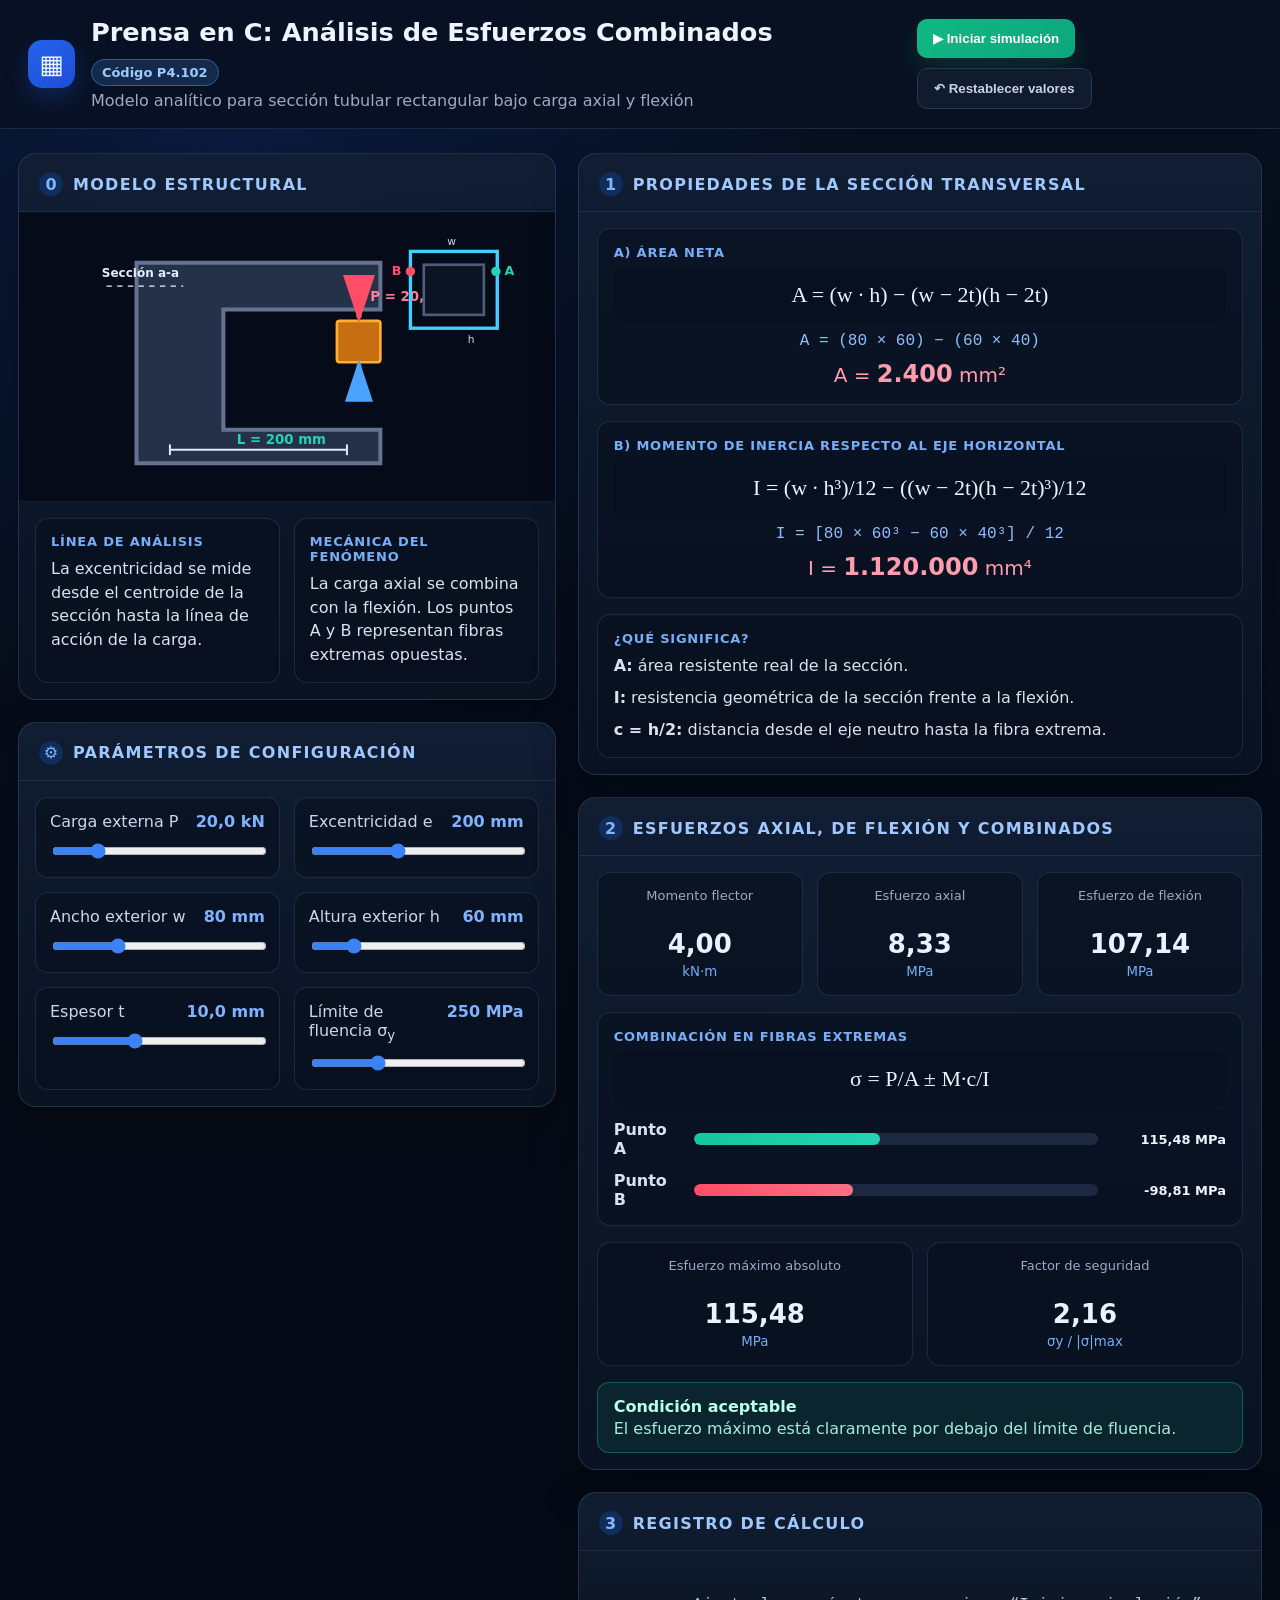
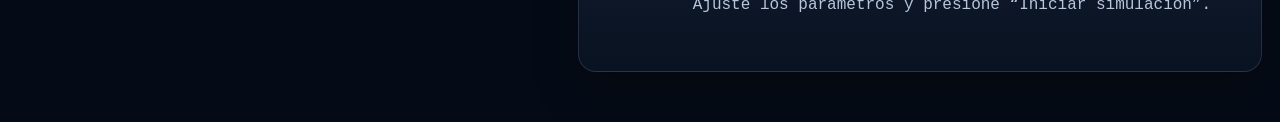
==== index.html @ de5c8af8 "Add files via upload" ====
<!DOCTYPE html>
<html lang="es">
<head>
  <meta charset="UTF-8" />
  <meta name="viewport" content="width=device-width, initial-scale=1.0" />
  <title>Analizador de Esfuerzos Combinados</title>
  <link rel="stylesheet" href="styles.css" />
</head>
<body>
  <header class="topbar">
    <div class="brand">
      <div class="brand-icon">▦</div>
      <div>
        <div class="title-row">
          <h1>Prensa en C: Análisis de Esfuerzos Combinados</h1>
          <span class="code-chip">Código P4.102</span>
        </div>
        <p>Modelo analítico para sección tubular rectangular bajo carga axial y flexión</p>
      </div>
    </div>

    <div class="header-actions">
      <button id="simulateBtn" class="btn btn-primary">▶ Iniciar simulación</button>
      <button id="resetBtn" class="btn btn-ghost">↶ Restablecer valores</button>
    </div>
  </header>

  <main class="app-grid">
    <section class="left-column">
      <article class="panel">
        <div class="panel-heading">
          <span class="step">0</span>
          <h2>Modelo estructural</h2>
        </div>

        <div class="diagram-wrap">
          <svg id="structureSvg" viewBox="0 0 760 390" role="img" aria-label="Esquema de prensa en C">
            <defs>
              <marker id="arrowRed" markerWidth="10" markerHeight="10" refX="8" refY="3" orient="auto">
                <path d="M0,0 L0,6 L9,3 z" fill="#ff4d67"></path>
              </marker>
              <marker id="arrowBlue" markerWidth="10" markerHeight="10" refX="8" refY="3" orient="auto">
                <path d="M0,0 L0,6 L9,3 z" fill="#4aa3ff"></path>
              </marker>
            </defs>

            <path d="M155 55 H520 V125 H285 V305 H520 V355 H155 Z"
                  fill="#253149" stroke="#637391" stroke-width="6" />
            <rect x="455" y="142" width="65" height="62" rx="4"
                  fill="#c56e12" stroke="#ffad33" stroke-width="4" />
            <line id="forceArrow" x1="488" y1="85" x2="488" y2="137"
                  stroke="#ff4d67" stroke-width="8" marker-end="url(#arrowRed)" />
            <line x1="488" y1="255" x2="488" y2="207"
                  stroke="#4aa3ff" stroke-width="7" marker-end="url(#arrowBlue)" />
            <line x1="205" y1="335" x2="470" y2="335"
                  stroke="#dce8ff" stroke-width="3" />
            <line x1="205" y1="327" x2="205" y2="343" stroke="#dce8ff" stroke-width="3" />
            <line x1="470" y1="327" x2="470" y2="343" stroke="#dce8ff" stroke-width="3" />

            <text id="forceLabel" x="505" y="112" fill="#ff8092" font-size="20" font-weight="700">P = 20.0 kN</text>
            <text id="lengthLabel" x="305" y="326" fill="#22d3b6" font-size="20" font-weight="700">L = 200 mm</text>
            <text x="103" y="76" fill="#e7efff" font-size="18" font-weight="700">Sección a-a</text>
            <line x1="110" y1="90" x2="225" y2="90" stroke="#e7efff" stroke-width="2" stroke-dasharray="8 8" />

            <g transform="translate(565,38)">
              <rect x="0" y="0" width="130" height="115" fill="none" stroke="#46d0ff" stroke-width="5"/>
              <rect id="innerSection" x="20" y="20" width="90" height="75" fill="#0c1324" stroke="#4b5d78" stroke-width="4"/>
              <circle cx="128" cy="30" r="7" fill="#22d3b6"/>
              <circle cx="0" cy="30" r="7" fill="#ff4d67"/>
              <text x="141" y="36" fill="#22d3b6" font-size="19" font-weight="800">A</text>
              <text x="-28" y="36" fill="#ff4d67" font-size="19" font-weight="800">B</text>
              <text x="86" y="137" fill="#cbd7ec" font-size="16">h</text>
              <text x="55" y="-10" fill="#cbd7ec" font-size="16">w</text>
            </g>
          </svg>
        </div>

        <div class="info-grid">
          <div class="mini-card">
            <h3>Línea de análisis</h3>
            <p>La excentricidad se mide desde el centroide de la sección hasta la línea de acción de la carga.</p>
          </div>
          <div class="mini-card">
            <h3>Mecánica del fenómeno</h3>
            <p>La carga axial se combina con la flexión. Los puntos A y B representan fibras extremas opuestas.</p>
          </div>
        </div>
      </article>

      <article class="panel">
        <div class="panel-heading">
          <span class="step">⚙</span>
          <h2>Parámetros de configuración</h2>
        </div>

        <div class="controls-grid">
          <label class="control-card">
            <div class="control-top">
              <span>Carga externa P</span>
              <strong><output id="pOut">20.0</output> kN</strong>
            </div>
            <input id="p" type="range" min="1" max="100" step="0.5" value="20" />
          </label>

          <label class="control-card">
            <div class="control-top">
              <span>Excentricidad e</span>
              <strong><output id="eOut">200</output> mm</strong>
            </div>
            <input id="e" type="range" min="0" max="500" step="5" value="200" />
          </label>

          <label class="control-card">
            <div class="control-top">
              <span>Ancho exterior w</span>
              <strong><output id="wOut">80</output> mm</strong>
            </div>
            <input id="w" type="range" min="30" max="200" step="1" value="80" />
          </label>

          <label class="control-card">
            <div class="control-top">
              <span>Altura exterior h</span>
              <strong><output id="hOut">60</output> mm</strong>
            </div>
            <input id="h" type="range" min="30" max="200" step="1" value="60" />
          </label>

          <label class="control-card">
            <div class="control-top">
              <span>Espesor t</span>
              <strong><output id="tOut">10</output> mm</strong>
            </div>
            <input id="t" type="range" min="1" max="25" step="0.5" value="10" />
          </label>

          <label class="control-card">
            <div class="control-top">
              <span>Límite de fluencia σ<sub>y</sub></span>
              <strong><output id="syOut">250</output> MPa</strong>
            </div>
            <input id="sy" type="range" min="100" max="600" step="5" value="250" />
          </label>
        </div>

        <div id="warning" class="warning hidden" role="alert"></div>
      </article>
    </section>

    <section class="right-column">
      <article class="panel results-panel">
        <div class="panel-heading">
          <span class="step">1</span>
          <h2>Propiedades de la sección transversal</h2>
        </div>

        <div class="formula-card">
          <h3>A) Área neta</h3>
          <div class="formula">A = (w · h) − (w − 2t)(h − 2t)</div>
          <div id="areaCalc" class="calculation"></div>
          <div class="result-line">A = <strong id="areaResult">2400</strong> mm²</div>
        </div>

        <div class="formula-card">
          <h3>B) Momento de inercia respecto al eje horizontal</h3>
          <div class="formula">I = (w · h³)/12 − ((w − 2t)(h − 2t)³)/12</div>
          <div id="inertiaCalc" class="calculation"></div>
          <div class="result-line">I = <strong id="inertiaResult">1 840 000</strong> mm⁴</div>
        </div>

        <div class="explain-box">
          <h3>¿Qué significa?</h3>
          <p><strong>A:</strong> área resistente real de la sección.</p>
          <p><strong>I:</strong> resistencia geométrica de la sección frente a la flexión.</p>
          <p><strong>c = h/2:</strong> distancia desde el eje neutro hasta la fibra extrema.</p>
        </div>
      </article>

      <article class="panel results-panel">
        <div class="panel-heading">
          <span class="step">2</span>
          <h2>Esfuerzos axial, de flexión y combinados</h2>
        </div>

        <div class="metric-grid">
          <div class="metric">
            <span>Momento flector</span>
            <strong id="momentResult">4.00</strong>
            <small>kN·m</small>
          </div>
          <div class="metric">
            <span>Esfuerzo axial</span>
            <strong id="axialResult">8.33</strong>
            <small>MPa</small>
          </div>
          <div class="metric">
            <span>Esfuerzo de flexión</span>
            <strong id="bendResult">65.22</strong>
            <small>MPa</small>
          </div>
        </div>

        <div class="formula-card">
          <h3>Combinación en fibras extremas</h3>
          <div class="formula">σ = P/A ± M·c/I</div>
          <div class="stress-bars">
            <div class="stress-row">
              <span>Punto A</span>
              <div class="bar-track"><div id="barA" class="bar bar-a"></div></div>
              <strong id="stressAResult">73.55 MPa</strong>
            </div>
            <div class="stress-row">
              <span>Punto B</span>
              <div class="bar-track"><div id="barB" class="bar bar-b"></div></div>
              <strong id="stressBResult">−56.88 MPa</strong>
            </div>
          </div>
        </div>

        <div class="metric-grid metric-grid-2">
          <div class="metric">
            <span>Esfuerzo máximo absoluto</span>
            <strong id="maxStressResult">73.55</strong>
            <small>MPa</small>
          </div>
          <div class="metric">
            <span>Factor de seguridad</span>
            <strong id="fosResult">3.40</strong>
            <small>σy / |σ|max</small>
          </div>
        </div>

        <div id="statusBox" class="status safe">
          <strong id="statusTitle">Condición aceptable</strong>
          <span id="statusText">El esfuerzo máximo está por debajo del límite de fluencia.</span>
        </div>
      </article>

      <article class="panel">
        <div class="panel-heading">
          <span class="step">3</span>
          <h2>Registro de cálculo</h2>
        </div>
        <div id="log" class="log">
          Ajuste los parámetros y presione “Iniciar simulación”.
        </div>
      </article>
    </section>
  </main>

  <script src="app.js"></script>
</body>
</html>
---- styles.css ----
:root {
  --bg: #07101f;
  --panel: #0e182a;
  --panel-2: #101d33;
  --line: #263754;
  --text: #eef4ff;
  --muted: #9aabc5;
  --blue: #3b82f6;
  --cyan: #22d3ee;
  --green: #16c79a;
  --red: #ff4d67;
  --amber: #f59e0b;
  --shadow: 0 18px 45px rgba(0, 0, 0, .28);
}

* { box-sizing: border-box; }

body {
  margin: 0;
  min-width: 320px;
  background:
    radial-gradient(circle at 18% 8%, rgba(29, 78, 216, .18), transparent 33%),
    linear-gradient(180deg, #07101f, #050b16 72%);
  color: var(--text);
  font-family: Inter, ui-sans-serif, system-ui, -apple-system, BlinkMacSystemFont, "Segoe UI", sans-serif;
}

.topbar {
  position: sticky;
  top: 0;
  z-index: 20;
  display: flex;
  align-items: center;
  justify-content: space-between;
  gap: 24px;
  padding: 18px 28px;
  border-bottom: 1px solid rgba(125, 151, 190, .18);
  background: rgba(9, 18, 34, .94);
  backdrop-filter: blur(16px);
}

.brand { display: flex; align-items: center; gap: 16px; }
.brand-icon {
  display: grid;
  place-items: center;
  width: 48px;
  height: 48px;
  border-radius: 14px;
  background: linear-gradient(145deg, #2563eb, #1d4ed8);
  font-size: 26px;
  box-shadow: 0 10px 25px rgba(37, 99, 235, .25);
}

.title-row { display: flex; align-items: center; gap: 12px; flex-wrap: wrap; }
h1 { margin: 0; font-size: clamp(19px, 2vw, 29px); line-height: 1.15; }
.brand p { margin: 5px 0 0; color: var(--muted); }
.code-chip {
  padding: 5px 10px;
  border: 1px solid #325e9d;
  border-radius: 999px;
  background: #14294b;
  color: #9dcbff;
  font-weight: 800;
  font-size: 13px;
}

.header-actions { display: flex; gap: 10px; flex-wrap: wrap; }
.btn {
  border: 0;
  border-radius: 10px;
  padding: 12px 16px;
  color: white;
  font-weight: 800;
  cursor: pointer;
  transition: transform .18s ease, filter .18s ease, opacity .18s ease;
}
.btn:hover { transform: translateY(-1px); filter: brightness(1.08); }
.btn:active { transform: translateY(0); }
.btn-primary { background: linear-gradient(135deg, #10b981, #0ea57f); box-shadow: 0 10px 24px rgba(16, 185, 129, .18); }
.btn-ghost { background: #111b2e; border: 1px solid #263754; color: #c5d2e8; }

.app-grid {
  width: min(1760px, calc(100% - 36px));
  margin: 24px auto 50px;
  display: grid;
  grid-template-columns: minmax(420px, .88fr) minmax(560px, 1.12fr);
  gap: 22px;
}

.left-column, .right-column { display: flex; flex-direction: column; gap: 22px; }
.panel {
  border: 1px solid rgba(116, 143, 185, .22);
  border-radius: 18px;
  background: linear-gradient(180deg, rgba(17, 30, 51, .96), rgba(10, 19, 34, .96));
  box-shadow: var(--shadow);
  overflow: hidden;
}
.panel-heading {
  display: flex;
  align-items: center;
  gap: 10px;
  padding: 18px 20px 15px;
  border-bottom: 1px solid rgba(106, 132, 170, .18);
}
.panel-heading h2 {
  margin: 0;
  color: #9fc8ff;
  font-size: 16px;
  letter-spacing: .08em;
  text-transform: uppercase;
}
.step {
  display: grid;
  place-items: center;
  min-width: 24px;
  height: 24px;
  border-radius: 50%;
  background: #102d5c;
  color: #7db8ff;
  font-weight: 900;
}

.diagram-wrap {
  padding: 14px;
  background: #050b18;
  border-bottom: 1px solid rgba(106, 132, 170, .15);
}
.diagram-wrap svg { width: 100%; height: auto; display: block; }

.info-grid, .controls-grid, .metric-grid {
  display: grid;
  gap: 14px;
}
.info-grid { grid-template-columns: 1fr 1fr; padding: 16px; }
.mini-card, .control-card, .formula-card, .metric, .explain-box {
  border: 1px solid rgba(111, 138, 180, .2);
  border-radius: 13px;
  background: rgba(8, 16, 30, .55);
}
.mini-card { padding: 15px; }
.mini-card h3, .formula-card h3, .explain-box h3 {
  margin: 0 0 8px;
  font-size: 13px;
  text-transform: uppercase;
  letter-spacing: .06em;
  color: #78aef5;
}
.mini-card p, .explain-box p { margin: 0; color: #d9e2f2; line-height: 1.48; }
.explain-box p + p { margin-top: 8px; }

.controls-grid {
  grid-template-columns: repeat(2, minmax(0, 1fr));
  padding: 16px;
}
.control-card { padding: 14px; }
.control-top {
  display: flex;
  justify-content: space-between;
  gap: 12px;
  color: #cbd7e9;
  margin-bottom: 10px;
}
.control-top strong { color: #7fb2ff; white-space: nowrap; }
input[type="range"] { width: 100%; accent-color: #3b82f6; }

.warning {
  margin: 0 16px 16px;
  padding: 12px 14px;
  border-radius: 10px;
  border: 1px solid rgba(245, 158, 11, .38);
  background: rgba(245, 158, 11, .12);
  color: #ffd79a;
}
.hidden { display: none; }

.results-panel { padding-bottom: 16px; }
.formula-card, .explain-box { margin: 16px 18px 0; padding: 16px; }
.formula {
  padding: 14px;
  border-radius: 9px;
  background: #071020;
  color: #eaf1ff;
  font-family: "Cambria Math", "Times New Roman", serif;
  font-size: clamp(17px, 2vw, 22px);
  text-align: center;
}
.calculation {
  margin-top: 10px;
  color: #8fbfff;
  text-align: center;
  font-family: ui-monospace, SFMono-Regular, Menlo, Consolas, monospace;
}
.result-line {
  margin-top: 10px;
  text-align: center;
  color: #ff9cad;
  font-size: 20px;
}
.result-line strong { font-size: 24px; }

.metric-grid {
  grid-template-columns: repeat(3, minmax(0, 1fr));
  padding: 16px 18px 0;
}
.metric-grid-2 { grid-template-columns: repeat(2, minmax(0, 1fr)); }
.metric { padding: 15px; text-align: center; }
.metric span { display: block; min-height: 36px; color: var(--muted); font-size: 13px; }
.metric strong { display: block; margin: 5px 0 2px; font-size: 26px; color: #e9f2ff; }
.metric small { color: #75aef7; }

.stress-bars { margin-top: 14px; display: grid; gap: 13px; }
.stress-row {
  display: grid;
  grid-template-columns: 70px 1fr 118px;
  gap: 10px;
  align-items: center;
}
.stress-row > span { color: #d6e1f2; font-weight: 700; }
.stress-row > strong { text-align: right; font-size: 13px; }
.bar-track {
  height: 12px;
  border-radius: 999px;
  background: #1c2940;
  overflow: hidden;
}
.bar { height: 100%; width: 0%; border-radius: 999px; transition: width .5s ease; }
.bar-a { background: linear-gradient(90deg, #16c79a, #22d3b6); }
.bar-b { background: linear-gradient(90deg, #ff4d67, #fb7185); }

.status {
  display: flex;
  flex-direction: column;
  gap: 3px;
  margin: 16px 18px 0;
  padding: 14px 16px;
  border-radius: 12px;
}
.status.safe {
  border: 1px solid rgba(22, 199, 154, .38);
  background: rgba(22, 199, 154, .1);
  color: #b9ffe9;
}
.status.unsafe {
  border: 1px solid rgba(255, 77, 103, .42);
  background: rgba(255, 77, 103, .1);
  color: #ffc3cd;
}
.status.caution {
  border: 1px solid rgba(245, 158, 11, .42);
  background: rgba(245, 158, 11, .1);
  color: #ffe1ad;
}
.status span { color: inherit; opacity: .9; }

.log {
  min-height: 120px;
  padding: 16px 18px 22px;
  color: #b8c6dd;
  line-height: 1.6;
  font-family: ui-monospace, SFMono-Regular, Menlo, Consolas, monospace;
  white-space: pre-wrap;
}

.pulse { animation: pulse .6s ease; }
@keyframes pulse {
  0% { transform: scale(1); }
  45% { transform: scale(1.015); box-shadow: 0 0 0 7px rgba(59, 130, 246, .08); }
  100% { transform: scale(1); }
}

@media (max-width: 1080px) {
  .topbar { position: static; align-items: flex-start; flex-direction: column; }
  .app-grid { grid-template-columns: 1fr; }
}

@media (max-width: 640px) {
  .topbar { padding: 15px; }
  .app-grid { width: min(100% - 20px, 1760px); margin-top: 12px; }
  .controls-grid, .info-grid, .metric-grid, .metric-grid-2 { grid-template-columns: 1fr; }
  .stress-row { grid-template-columns: 58px 1fr; }
  .stress-row > strong { grid-column: 2; text-align: left; }
  .header-actions { width: 100%; }
  .btn { flex: 1; }
}
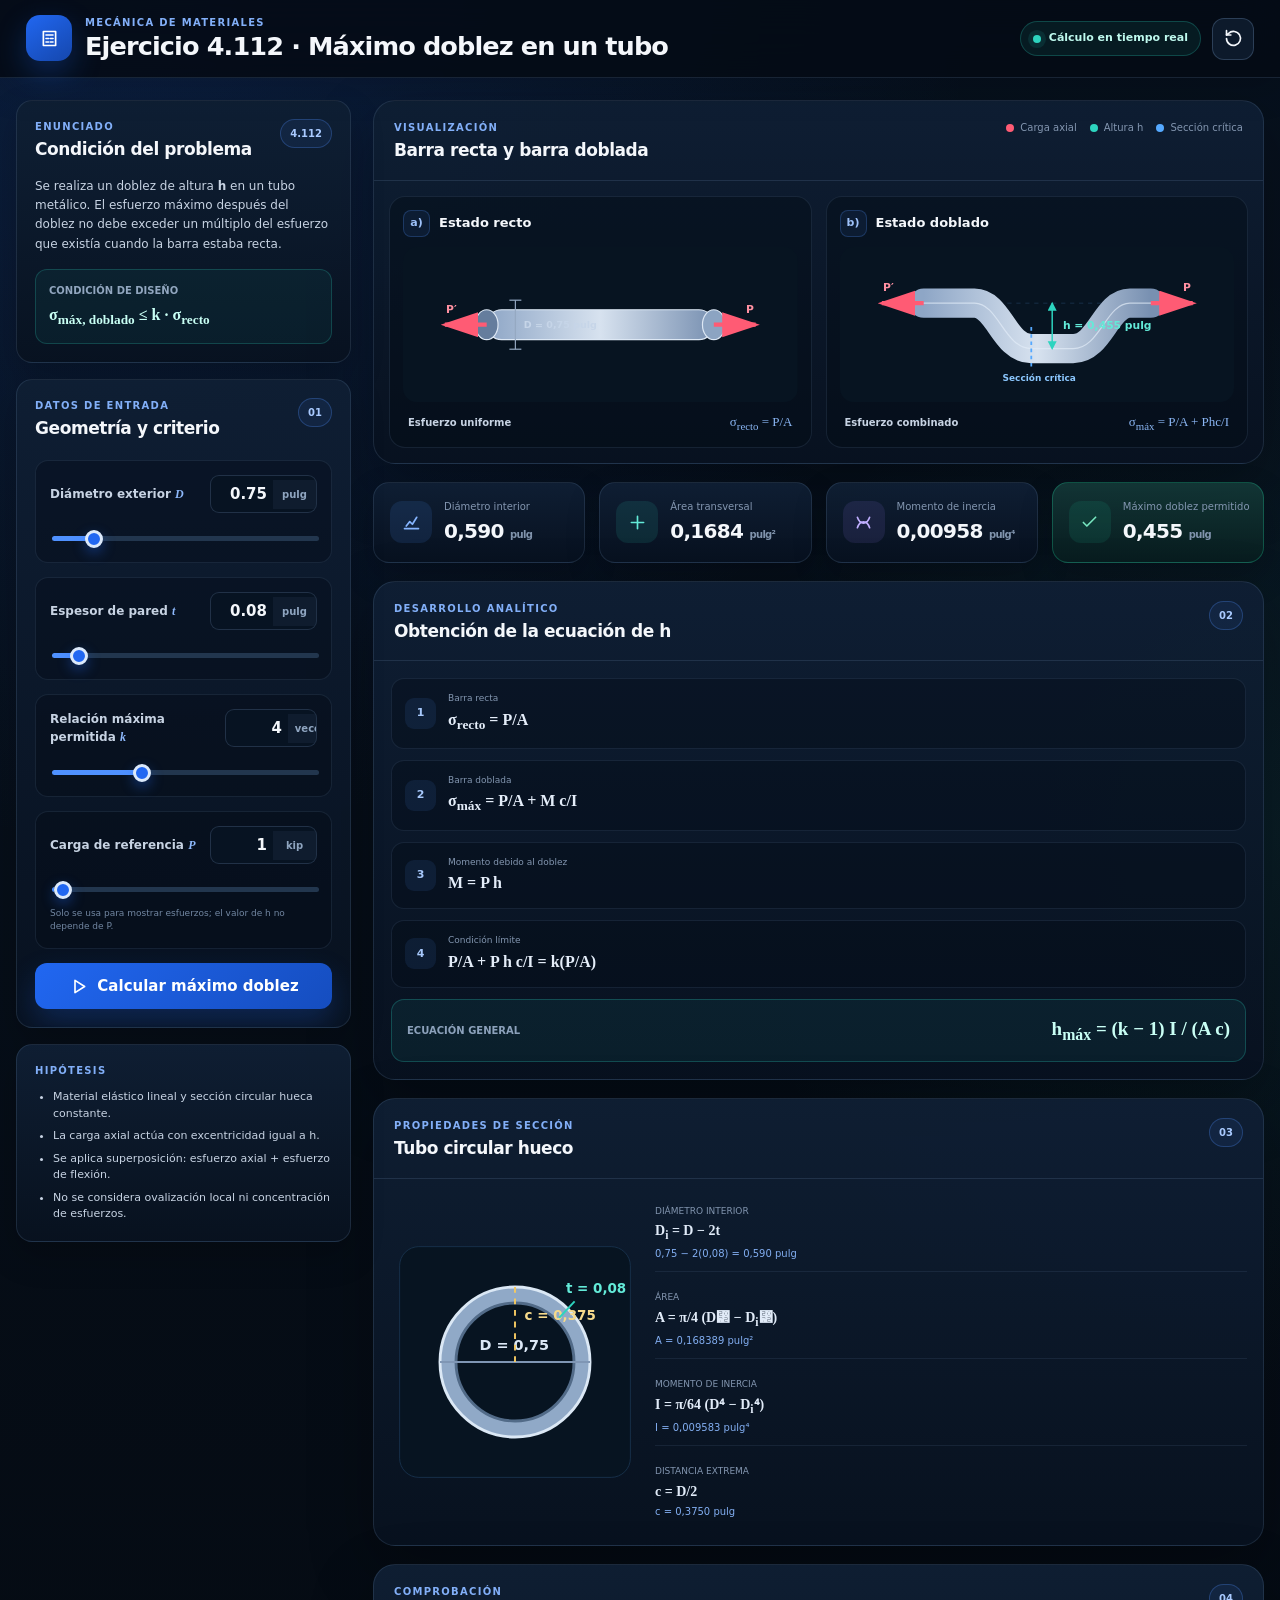
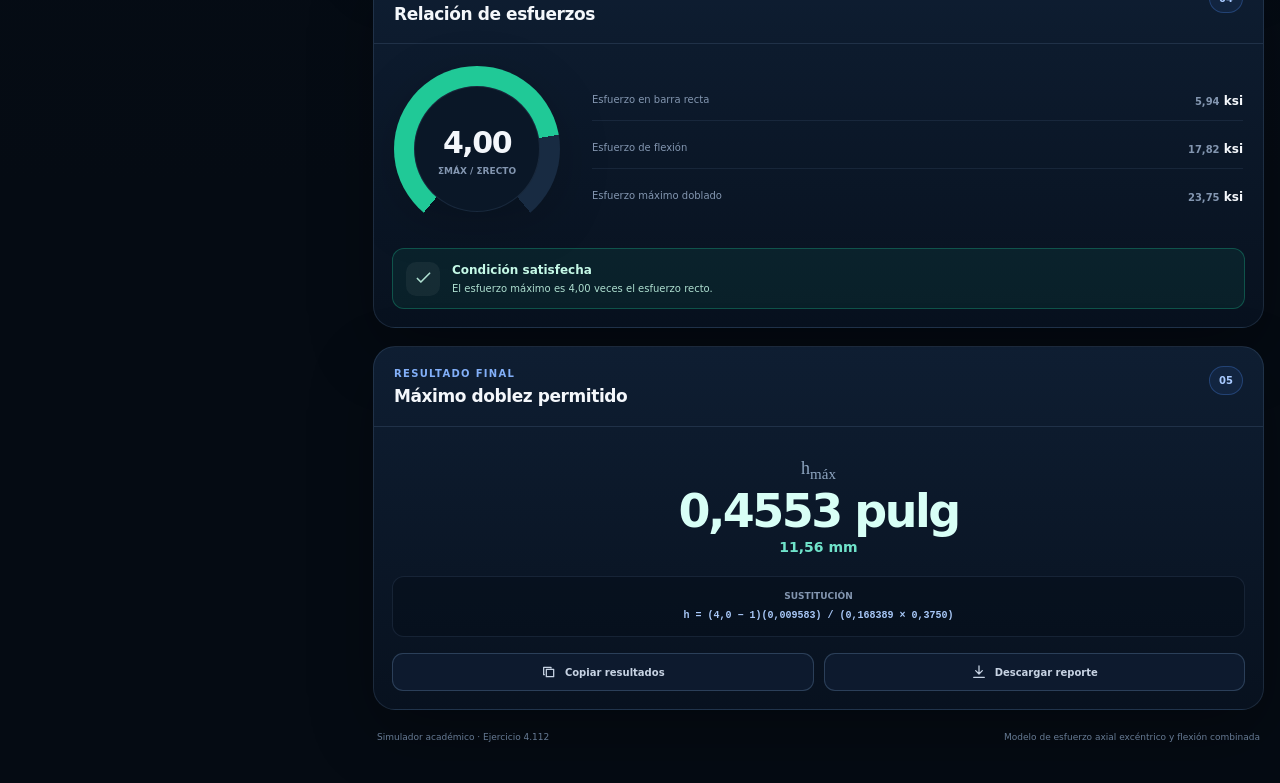
==== commit 44b9907f: "Add files via upload" ====
--- a/index.html
+++ b/index.html
@@ -3,251 +3,501 @@
 <head>
   <meta charset="UTF-8" />
   <meta name="viewport" content="width=device-width, initial-scale=1.0" />
-  <title>Analizador de Esfuerzos Combinados</title>
+  <meta name="description" content="Simulador interactivo del ejercicio 4.112 de flexión y esfuerzo normal." />
+  <meta name="theme-color" content="#07101d" />
+  <title>Ejercicio 4.112 · Máximo doblez en un tubo</title>
   <link rel="stylesheet" href="styles.css" />
 </head>
+
 <body>
   <header class="topbar">
     <div class="brand">
-      <div class="brand-icon">▦</div>
+      <div class="brand-icon" aria-hidden="true">
+        <svg viewBox="0 0 24 24">
+          <path d="M5 4h14v16H5z"></path>
+          <path d="M8 8h8M8 12h3M13 12h3M8 16h3M13 16h3"></path>
+        </svg>
+      </div>
       <div>
-        <div class="title-row">
-          <h1>Prensa en C: Análisis de Esfuerzos Combinados</h1>
-          <span class="code-chip">Código P4.102</span>
-        </div>
-        <p>Modelo analítico para sección tubular rectangular bajo carga axial y flexión</p>
+        <span class="brand-overline">Mecánica de materiales</span>
+        <h1>Ejercicio 4.112 · Máximo doblez en un tubo</h1>
       </div>
     </div>
 
     <div class="header-actions">
-      <button id="simulateBtn" class="btn btn-primary">▶ Iniciar simulación</button>
-      <button id="resetBtn" class="btn btn-ghost">↶ Restablecer valores</button>
+      <span class="status-pill"><i></i>Cálculo en tiempo real</span>
+      <button id="resetBtn" class="icon-btn" type="button" aria-label="Restablecer valores" title="Restablecer valores">
+        <svg viewBox="0 0 24 24">
+          <path d="M4 12a8 8 0 1 0 2.3-5.7L4 8"></path>
+          <path d="M4 3v5h5"></path>
+        </svg>
+      </button>
     </div>
   </header>
 
-  <main class="app-grid">
-    <section class="left-column">
-      <article class="panel">
-        <div class="panel-heading">
-          <span class="step">0</span>
-          <h2>Modelo estructural</h2>
-        </div>
-
-        <div class="diagram-wrap">
-          <svg id="structureSvg" viewBox="0 0 760 390" role="img" aria-label="Esquema de prensa en C">
-            <defs>
-              <marker id="arrowRed" markerWidth="10" markerHeight="10" refX="8" refY="3" orient="auto">
-                <path d="M0,0 L0,6 L9,3 z" fill="#ff4d67"></path>
-              </marker>
-              <marker id="arrowBlue" markerWidth="10" markerHeight="10" refX="8" refY="3" orient="auto">
-                <path d="M0,0 L0,6 L9,3 z" fill="#4aa3ff"></path>
-              </marker>
-            </defs>
-
-            <path d="M155 55 H520 V125 H285 V305 H520 V355 H155 Z"
-                  fill="#253149" stroke="#637391" stroke-width="6" />
-            <rect x="455" y="142" width="65" height="62" rx="4"
-                  fill="#c56e12" stroke="#ffad33" stroke-width="4" />
-            <line id="forceArrow" x1="488" y1="85" x2="488" y2="137"
-                  stroke="#ff4d67" stroke-width="8" marker-end="url(#arrowRed)" />
-            <line x1="488" y1="255" x2="488" y2="207"
-                  stroke="#4aa3ff" stroke-width="7" marker-end="url(#arrowBlue)" />
-            <line x1="205" y1="335" x2="470" y2="335"
-                  stroke="#dce8ff" stroke-width="3" />
-            <line x1="205" y1="327" x2="205" y2="343" stroke="#dce8ff" stroke-width="3" />
-            <line x1="470" y1="327" x2="470" y2="343" stroke="#dce8ff" stroke-width="3" />
-
-            <text id="forceLabel" x="505" y="112" fill="#ff8092" font-size="20" font-weight="700">P = 20.0 kN</text>
-            <text id="lengthLabel" x="305" y="326" fill="#22d3b6" font-size="20" font-weight="700">L = 200 mm</text>
-            <text x="103" y="76" fill="#e7efff" font-size="18" font-weight="700">Sección a-a</text>
-            <line x1="110" y1="90" x2="225" y2="90" stroke="#e7efff" stroke-width="2" stroke-dasharray="8 8" />
-
-            <g transform="translate(565,38)">
-              <rect x="0" y="0" width="130" height="115" fill="none" stroke="#46d0ff" stroke-width="5"/>
-              <rect id="innerSection" x="20" y="20" width="90" height="75" fill="#0c1324" stroke="#4b5d78" stroke-width="4"/>
-              <circle cx="128" cy="30" r="7" fill="#22d3b6"/>
-              <circle cx="0" cy="30" r="7" fill="#ff4d67"/>
-              <text x="141" y="36" fill="#22d3b6" font-size="19" font-weight="800">A</text>
-              <text x="-28" y="36" fill="#ff4d67" font-size="19" font-weight="800">B</text>
-              <text x="86" y="137" fill="#cbd7ec" font-size="16">h</text>
-              <text x="55" y="-10" fill="#cbd7ec" font-size="16">w</text>
-            </g>
+  <main class="layout">
+    <aside class="sidebar">
+      <section class="card problem-card">
+        <div class="section-heading">
+          <div>
+            <span class="eyebrow">Enunciado</span>
+            <h2>Condición del problema</h2>
+          </div>
+          <span class="exercise-chip">4.112</span>
+        </div>
+
+        <p>
+          Se realiza un doblez de altura <strong>h</strong> en un tubo metálico.
+          El esfuerzo máximo después del doblez no debe exceder un múltiplo
+          del esfuerzo que existía cuando la barra estaba recta.
+        </p>
+
+        <div class="condition-box">
+          <span>Condición de diseño</span>
+          <strong>σ<sub>máx, doblado</sub> ≤ k · σ<sub>recto</sub></strong>
+        </div>
+      </section>
+
+      <section class="card input-card">
+        <div class="section-heading">
+          <div>
+            <span class="eyebrow">Datos de entrada</span>
+            <h2>Geometría y criterio</h2>
+          </div>
+          <span class="step">01</span>
+        </div>
+
+        <div class="input-list">
+          <div class="input-group">
+            <div class="input-label-row">
+              <label for="dNumber">Diámetro exterior <em>D</em></label>
+              <div class="number-box">
+                <input id="dNumber" type="number" min="0.1" max="5" step="0.01" value="0.75" />
+                <span>pulg</span>
+              </div>
+            </div>
+            <input id="d" class="range" type="range" min="0.1" max="5" step="0.01" value="0.75" />
+          </div>
+
+          <div class="input-group">
+            <div class="input-label-row">
+              <label for="tNumber">Espesor de pared <em>t</em></label>
+              <div class="number-box">
+                <input id="tNumber" type="number" min="0.01" max="1" step="0.01" value="0.08" />
+                <span>pulg</span>
+              </div>
+            </div>
+            <input id="t" class="range" type="range" min="0.01" max="1" step="0.01" value="0.08" />
+          </div>
+
+          <div class="input-group">
+            <div class="input-label-row">
+              <label for="kNumber">Relación máxima permitida <em>k</em></label>
+              <div class="number-box">
+                <input id="kNumber" type="number" min="1.1" max="10" step="0.1" value="4" />
+                <span>veces</span>
+              </div>
+            </div>
+            <input id="k" class="range" type="range" min="1.1" max="10" step="0.1" value="4" />
+          </div>
+
+          <div class="input-group">
+            <div class="input-label-row">
+              <label for="pNumber">Carga de referencia <em>P</em></label>
+              <div class="number-box">
+                <input id="pNumber" type="number" min="0.1" max="100" step="0.1" value="1" />
+                <span>kip</span>
+              </div>
+            </div>
+            <input id="p" class="range" type="range" min="0.1" max="100" step="0.1" value="1" />
+            <small>Solo se usa para mostrar esfuerzos; el valor de h no depende de P.</small>
+          </div>
+        </div>
+
+        <div id="warning" class="warning hidden" role="alert">
+          <svg viewBox="0 0 24 24">
+            <path d="M12 3 2.5 20h19L12 3Z"></path>
+            <path d="M12 9v4M12 17h.01"></path>
           </svg>
-        </div>
-
-        <div class="info-grid">
-          <div class="mini-card">
-            <h3>Línea de análisis</h3>
-            <p>La excentricidad se mide desde el centroide de la sección hasta la línea de acción de la carga.</p>
-          </div>
-          <div class="mini-card">
-            <h3>Mecánica del fenómeno</h3>
-            <p>La carga axial se combina con la flexión. Los puntos A y B representan fibras extremas opuestas.</p>
-          </div>
-        </div>
-      </article>
-
-      <article class="panel">
-        <div class="panel-heading">
-          <span class="step">⚙</span>
-          <h2>Parámetros de configuración</h2>
-        </div>
-
-        <div class="controls-grid">
-          <label class="control-card">
-            <div class="control-top">
-              <span>Carga externa P</span>
-              <strong><output id="pOut">20.0</output> kN</strong>
-            </div>
-            <input id="p" type="range" min="1" max="100" step="0.5" value="20" />
-          </label>
-
-          <label class="control-card">
-            <div class="control-top">
-              <span>Excentricidad e</span>
-              <strong><output id="eOut">200</output> mm</strong>
-            </div>
-            <input id="e" type="range" min="0" max="500" step="5" value="200" />
-          </label>
-
-          <label class="control-card">
-            <div class="control-top">
-              <span>Ancho exterior w</span>
-              <strong><output id="wOut">80</output> mm</strong>
-            </div>
-            <input id="w" type="range" min="30" max="200" step="1" value="80" />
-          </label>
-
-          <label class="control-card">
-            <div class="control-top">
-              <span>Altura exterior h</span>
-              <strong><output id="hOut">60</output> mm</strong>
-            </div>
-            <input id="h" type="range" min="30" max="200" step="1" value="60" />
-          </label>
-
-          <label class="control-card">
-            <div class="control-top">
-              <span>Espesor t</span>
-              <strong><output id="tOut">10</output> mm</strong>
-            </div>
-            <input id="t" type="range" min="1" max="25" step="0.5" value="10" />
-          </label>
-
-          <label class="control-card">
-            <div class="control-top">
-              <span>Límite de fluencia σ<sub>y</sub></span>
-              <strong><output id="syOut">250</output> MPa</strong>
-            </div>
-            <input id="sy" type="range" min="100" max="600" step="5" value="250" />
-          </label>
-        </div>
-
-        <div id="warning" class="warning hidden" role="alert"></div>
-      </article>
-    </section>
-
-    <section class="right-column">
-      <article class="panel results-panel">
-        <div class="panel-heading">
-          <span class="step">1</span>
-          <h2>Propiedades de la sección transversal</h2>
-        </div>
-
-        <div class="formula-card">
-          <h3>A) Área neta</h3>
-          <div class="formula">A = (w · h) − (w − 2t)(h − 2t)</div>
-          <div id="areaCalc" class="calculation"></div>
-          <div class="result-line">A = <strong id="areaResult">2400</strong> mm²</div>
-        </div>
-
-        <div class="formula-card">
-          <h3>B) Momento de inercia respecto al eje horizontal</h3>
-          <div class="formula">I = (w · h³)/12 − ((w − 2t)(h − 2t)³)/12</div>
-          <div id="inertiaCalc" class="calculation"></div>
-          <div class="result-line">I = <strong id="inertiaResult">1 840 000</strong> mm⁴</div>
-        </div>
-
-        <div class="explain-box">
-          <h3>¿Qué significa?</h3>
-          <p><strong>A:</strong> área resistente real de la sección.</p>
-          <p><strong>I:</strong> resistencia geométrica de la sección frente a la flexión.</p>
-          <p><strong>c = h/2:</strong> distancia desde el eje neutro hasta la fibra extrema.</p>
-        </div>
-      </article>
-
-      <article class="panel results-panel">
-        <div class="panel-heading">
-          <span class="step">2</span>
-          <h2>Esfuerzos axial, de flexión y combinados</h2>
-        </div>
-
-        <div class="metric-grid">
-          <div class="metric">
-            <span>Momento flector</span>
-            <strong id="momentResult">4.00</strong>
-            <small>kN·m</small>
-          </div>
-          <div class="metric">
-            <span>Esfuerzo axial</span>
-            <strong id="axialResult">8.33</strong>
-            <small>MPa</small>
-          </div>
-          <div class="metric">
-            <span>Esfuerzo de flexión</span>
-            <strong id="bendResult">65.22</strong>
-            <small>MPa</small>
-          </div>
-        </div>
-
-        <div class="formula-card">
-          <h3>Combinación en fibras extremas</h3>
-          <div class="formula">σ = P/A ± M·c/I</div>
-          <div class="stress-bars">
-            <div class="stress-row">
-              <span>Punto A</span>
-              <div class="bar-track"><div id="barA" class="bar bar-a"></div></div>
-              <strong id="stressAResult">73.55 MPa</strong>
-            </div>
-            <div class="stress-row">
-              <span>Punto B</span>
-              <div class="bar-track"><div id="barB" class="bar bar-b"></div></div>
-              <strong id="stressBResult">−56.88 MPa</strong>
-            </div>
-          </div>
-        </div>
-
-        <div class="metric-grid metric-grid-2">
-          <div class="metric">
-            <span>Esfuerzo máximo absoluto</span>
-            <strong id="maxStressResult">73.55</strong>
-            <small>MPa</small>
-          </div>
-          <div class="metric">
-            <span>Factor de seguridad</span>
-            <strong id="fosResult">3.40</strong>
-            <small>σy / |σ|max</small>
-          </div>
-        </div>
-
-        <div id="statusBox" class="status safe">
-          <strong id="statusTitle">Condición aceptable</strong>
-          <span id="statusText">El esfuerzo máximo está por debajo del límite de fluencia.</span>
-        </div>
-      </article>
-
-      <article class="panel">
-        <div class="panel-heading">
-          <span class="step">3</span>
-          <h2>Registro de cálculo</h2>
-        </div>
-        <div id="log" class="log">
-          Ajuste los parámetros y presione “Iniciar simulación”.
-        </div>
-      </article>
+          <span id="warningText"></span>
+        </div>
+
+        <button id="calculateBtn" class="primary-btn" type="button">
+          <svg viewBox="0 0 24 24">
+            <path d="m8 5 11 7-11 7V5Z"></path>
+          </svg>
+          Calcular máximo doblez
+        </button>
+      </section>
+
+      <section class="card assumptions-card">
+        <span class="eyebrow">Hipótesis</span>
+        <ul>
+          <li>Material elástico lineal y sección circular hueca constante.</li>
+          <li>La carga axial actúa con excentricidad igual a h.</li>
+          <li>Se aplica superposición: esfuerzo axial + esfuerzo de flexión.</li>
+          <li>No se considera ovalización local ni concentración de esfuerzos.</li>
+        </ul>
+      </section>
+    </aside>
+
+    <section class="content">
+      <section class="card diagram-card">
+        <div class="section-heading panel-heading">
+          <div>
+            <span class="eyebrow">Visualización</span>
+            <h2>Barra recta y barra doblada</h2>
+          </div>
+          <div class="legend">
+            <span><i class="red"></i>Carga axial</span>
+            <span><i class="green"></i>Altura h</span>
+            <span><i class="blue"></i>Sección crítica</span>
+          </div>
+        </div>
+
+        <div class="diagram-grid">
+          <div class="diagram-panel">
+            <div class="diagram-title">
+              <span>a)</span>
+              <strong>Estado recto</strong>
+            </div>
+
+            <svg viewBox="0 0 660 260" role="img" aria-label="Tubo recto sometido a carga axial">
+              <defs>
+                <linearGradient id="tubeStraight" x1="0" x2="1">
+                  <stop offset="0" stop-color="#8ea6c6"></stop>
+                  <stop offset=".5" stop-color="#d7e2ef"></stop>
+                  <stop offset="1" stop-color="#7890b1"></stop>
+                </linearGradient>
+                <marker id="redArrow" markerWidth="10" markerHeight="10" refX="8" refY="3" orient="auto">
+                  <path d="M0 0v6l9-3z" fill="#ff5b74"></path>
+                </marker>
+              </defs>
+
+              <rect x="0" y="0" width="660" height="260" rx="16" fill="#071421"></rect>
+              <line x1="85" y1="130" x2="575" y2="130" stroke="#18324d" stroke-width="1.5" stroke-dasharray="7 8"></line>
+
+              <rect x="140" y="105" width="380" height="50" rx="25" fill="url(#tubeStraight)" stroke="#dce7f4" stroke-width="2"></rect>
+              <ellipse cx="140" cy="130" rx="19" ry="25" fill="#657d9d" stroke="#dce7f4" stroke-width="2"></ellipse>
+              <ellipse cx="520" cy="130" rx="19" ry="25" fill="#8ca4c2" stroke="#dce7f4" stroke-width="2"></ellipse>
+
+              <line x1="140" y1="130" x2="70" y2="130" stroke="#ff5b74" stroke-width="7" marker-end="url(#redArrow)"></line>
+              <line x1="520" y1="130" x2="590" y2="130" stroke="#ff5b74" stroke-width="7" marker-end="url(#redArrow)"></line>
+
+              <text x="72" y="110" fill="#ff91a2" font-size="18" font-weight="800">P′</text>
+              <text x="574" y="110" fill="#ff91a2" font-size="18" font-weight="800">P</text>
+
+              <line x1="188" y1="89" x2="188" y2="171" stroke="#95a9c2" stroke-width="2"></line>
+              <line x1="178" y1="89" x2="198" y2="89" stroke="#95a9c2" stroke-width="2"></line>
+              <line x1="178" y1="171" x2="198" y2="171" stroke="#95a9c2" stroke-width="2"></line>
+              <text id="straightDLabel" x="202" y="136" fill="#c6d5e8" font-size="16" font-weight="700">D = 0.75 pulg</text>
+            </svg>
+
+            <div class="diagram-note">
+              <strong>Esfuerzo uniforme</strong>
+              <span>σ<sub>recto</sub> = P/A</span>
+            </div>
+          </div>
+
+          <div class="diagram-panel">
+            <div class="diagram-title">
+              <span>b)</span>
+              <strong>Estado doblado</strong>
+            </div>
+
+            <svg viewBox="0 0 660 260" role="img" aria-label="Tubo doblado sometido a carga axial">
+              <defs>
+                <linearGradient id="tubeBent" x1="0" x2="1">
+                  <stop offset="0" stop-color="#8ea6c6"></stop>
+                  <stop offset=".5" stop-color="#d7e2ef"></stop>
+                  <stop offset="1" stop-color="#7890b1"></stop>
+                </linearGradient>
+                <marker id="redArrow2" markerWidth="10" markerHeight="10" refX="8" refY="3" orient="auto">
+                  <path d="M0 0v6l9-3z" fill="#ff5b74"></path>
+                </marker>
+                <marker id="dimArrow" markerWidth="9" markerHeight="9" refX="5" refY="3" orient="auto-start-reverse">
+                  <path d="M0 0v6l6-3z" fill="#2dd4bf"></path>
+                </marker>
+              </defs>
+
+              <rect x="0" y="0" width="660" height="260" rx="16" fill="#071421"></rect>
+              <line x1="85" y1="94" x2="575" y2="94" stroke="#18324d" stroke-width="1.5" stroke-dasharray="7 8"></line>
+
+              <path id="bentTubePath"
+                    d="M140 94 H225 C265 94 275 170 320 170 H390 C435 170 445 94 485 94 H520"
+                    fill="none" stroke="url(#tubeBent)" stroke-width="49" stroke-linecap="round" stroke-linejoin="round"></path>
+              <path
+                    d="M140 94 H225 C265 94 275 170 320 170 H390 C435 170 445 94 485 94 H520"
+                    fill="none" stroke="#e3edf8" stroke-width="2" stroke-linecap="round" opacity=".7"></path>
+
+              <line x1="140" y1="94" x2="70" y2="94" stroke="#ff5b74" stroke-width="7" marker-end="url(#redArrow2)"></line>
+              <line x1="520" y1="94" x2="590" y2="94" stroke="#ff5b74" stroke-width="7" marker-end="url(#redArrow2)"></line>
+
+              <text x="72" y="74" fill="#ff91a2" font-size="18" font-weight="800">P′</text>
+              <text x="574" y="74" fill="#ff91a2" font-size="18" font-weight="800">P</text>
+
+              <line x1="355" y1="94" x2="355" y2="170" stroke="#2dd4bf" stroke-width="2.5"
+                    marker-start="url(#dimArrow)" marker-end="url(#dimArrow)"></line>
+              <text id="hDiagramLabel" x="373" y="138" fill="#63ead8" font-size="18" font-weight="900">h = 0.455 pulg</text>
+
+              <line x1="320" y1="134" x2="320" y2="205" stroke="#55a9ff" stroke-width="3" stroke-dasharray="6 6"></line>
+              <text x="272" y="225" fill="#8cc8ff" font-size="15" font-weight="800">Sección crítica</text>
+            </svg>
+
+            <div class="diagram-note">
+              <strong>Esfuerzo combinado</strong>
+              <span>σ<sub>máx</sub> = P/A + Phc/I</span>
+            </div>
+          </div>
+        </div>
+      </section>
+
+      <section class="kpi-grid">
+        <article class="kpi-card">
+          <span class="kpi-icon blue">
+            <svg viewBox="0 0 24 24"><path d="M4 19h16M6 16l4-5 3 3 5-8"></path></svg>
+          </span>
+          <div>
+            <small>Diámetro interior</small>
+            <strong><span id="diResult">0.590</span> <em>pulg</em></strong>
+          </div>
+        </article>
+
+        <article class="kpi-card">
+          <span class="kpi-icon cyan">
+            <svg viewBox="0 0 24 24"><path d="M5 12h14M12 5v14"></path></svg>
+          </span>
+          <div>
+            <small>Área transversal</small>
+            <strong><span id="areaResult">0.1684</span> <em>pulg²</em></strong>
+          </div>
+        </article>
+
+        <article class="kpi-card">
+          <span class="kpi-icon violet">
+            <svg viewBox="0 0 24 24"><path d="M5 18c3-9 11-9 14 0M5 6c3 9 11 9 14 0"></path></svg>
+          </span>
+          <div>
+            <small>Momento de inercia</small>
+            <strong><span id="inertiaResult">0.00958</span> <em>pulg⁴</em></strong>
+          </div>
+        </article>
+
+        <article class="kpi-card highlight">
+          <span class="kpi-icon green">
+            <svg viewBox="0 0 24 24"><path d="m5 12 4 4L19 6"></path></svg>
+          </span>
+          <div>
+            <small>Máximo doblez permitido</small>
+            <strong><span id="hResult">0.455</span> <em>pulg</em></strong>
+          </div>
+        </article>
+      </section>
+
+      <section class="results-grid">
+        <article class="card derivation-card">
+          <div class="section-heading panel-heading">
+            <div>
+              <span class="eyebrow">Desarrollo analítico</span>
+              <h2>Obtención de la ecuación de h</h2>
+            </div>
+            <span class="step">02</span>
+          </div>
+
+          <div class="derivation">
+            <div class="formula-step">
+              <span>1</span>
+              <div>
+                <small>Barra recta</small>
+                <strong>σ<sub>recto</sub> = P/A</strong>
+              </div>
+            </div>
+
+            <div class="formula-step">
+              <span>2</span>
+              <div>
+                <small>Barra doblada</small>
+                <strong>σ<sub>máx</sub> = P/A + M c/I</strong>
+              </div>
+            </div>
+
+            <div class="formula-step">
+              <span>3</span>
+              <div>
+                <small>Momento debido al doblez</small>
+                <strong>M = P h</strong>
+              </div>
+            </div>
+
+            <div class="formula-step">
+              <span>4</span>
+              <div>
+                <small>Condición límite</small>
+                <strong>P/A + P h c/I = k(P/A)</strong>
+              </div>
+            </div>
+
+            <div class="final-equation">
+              <span>Ecuación general</span>
+              <strong>h<sub>máx</sub> = (k − 1) I / (A c)</strong>
+            </div>
+          </div>
+        </article>
+
+        <article class="card section-card">
+          <div class="section-heading panel-heading">
+            <div>
+              <span class="eyebrow">Propiedades de sección</span>
+              <h2>Tubo circular hueco</h2>
+            </div>
+            <span class="step">03</span>
+          </div>
+
+          <div class="section-layout">
+            <svg viewBox="0 0 260 260" role="img" aria-label="Sección circular hueca">
+              <defs>
+                <radialGradient id="ringGradient">
+                  <stop offset="0" stop-color="#0a1727"></stop>
+                  <stop offset=".6" stop-color="#0a1727"></stop>
+                  <stop offset=".61" stop-color="#7ea4cf"></stop>
+                  <stop offset="1" stop-color="#d4e2f0"></stop>
+                </radialGradient>
+              </defs>
+              <rect x="10" y="10" width="240" height="240" rx="20" fill="#071421" stroke="#17304a"></rect>
+              <circle cx="130" cy="130" r="78" fill="#90a9c7" stroke="#dbe8f5" stroke-width="3"></circle>
+              <circle id="innerCircle" cx="130" cy="130" r="61.36" fill="#071421" stroke="#526b88" stroke-width="3"></circle>
+              <line x1="52" y1="130" x2="208" y2="130" stroke="#7f96b4" stroke-width="2"></line>
+              <text id="doLabel" x="93" y="117" fill="#dce8f6" font-size="15" font-weight="800">D = 0.75</text>
+              <line x1="130" y1="52" x2="130" y2="130" stroke="#f3c962" stroke-width="2" stroke-dasharray="6 6"></line>
+              <text id="cLabel" x="140" y="86" fill="#f6da8b" font-size="14" font-weight="800">c = 0.375</text>
+              <line x1="192" y1="67" x2="176" y2="84" stroke="#2dd4bf" stroke-width="2"></line>
+              <text id="tLabel" x="183" y="58" fill="#63ead8" font-size="14" font-weight="800">t = 0.08</text>
+            </svg>
+
+            <div class="property-list">
+              <div>
+                <span>Diámetro interior</span>
+                <strong>D<sub>i</sub> = D − 2t</strong>
+                <small id="diCalc">0.75 − 2(0.08) = 0.59 pulg</small>
+              </div>
+
+              <div>
+                <span>Área</span>
+                <strong>A = π/4 (D⁲ − D<sub>i</sub>⁲)</strong>
+                <small id="areaCalc">A = 0.1684 pulg²</small>
+              </div>
+
+              <div>
+                <span>Momento de inercia</span>
+                <strong>I = π/64 (D⁴ − D<sub>i</sub>⁴)</strong>
+                <small id="inertiaCalc">I = 0.00958 pulg⁴</small>
+              </div>
+
+              <div>
+                <span>Distancia extrema</span>
+                <strong>c = D/2</strong>
+                <small id="cCalc">c = 0.375 pulg</small>
+              </div>
+            </div>
+          </div>
+        </article>
+      </section>
+
+      <section class="results-grid lower-grid">
+        <article class="card verification-card">
+          <div class="section-heading panel-heading">
+            <div>
+              <span class="eyebrow">Comprobación</span>
+              <h2>Relación de esfuerzos</h2>
+            </div>
+            <span class="step">04</span>
+          </div>
+
+          <div class="verification-layout">
+            <div class="gauge" id="ratioGauge">
+              <div class="gauge-core">
+                <span id="ratioResult">4.00</span>
+                <small>σmáx / σrecto</small>
+              </div>
+            </div>
+
+            <div class="verification-values">
+              <div>
+                <span>Esfuerzo en barra recta</span>
+                <strong><span id="straightStressResult">5.94</span> ksi</strong>
+              </div>
+              <div>
+                <span>Esfuerzo de flexión</span>
+                <strong><span id="bendingStressResult">17.82</span> ksi</strong>
+              </div>
+              <div>
+                <span>Esfuerzo máximo doblado</span>
+                <strong><span id="bentStressResult">23.75</span> ksi</strong>
+              </div>
+            </div>
+          </div>
+
+          <div id="verificationStatus" class="verification-status safe">
+            <span class="check-icon">
+              <svg viewBox="0 0 24 24"><path d="m5 12 4 4L19 6"></path></svg>
+            </span>
+            <div>
+              <strong>Condición satisfecha</strong>
+              <span id="verificationText">El esfuerzo máximo es exactamente 4 veces el esfuerzo recto.</span>
+            </div>
+          </div>
+        </article>
+
+        <article class="card result-card">
+          <div class="section-heading panel-heading">
+            <div>
+              <span class="eyebrow">Resultado final</span>
+              <h2>Máximo doblez permitido</h2>
+            </div>
+            <span class="step">05</span>
+          </div>
+
+          <div class="final-result">
+            <span class="result-label">h<sub>máx</sub></span>
+            <strong><span id="hBigResult">0.4553</span> pulg</strong>
+            <em><span id="hMmResult">11.56</span> mm</em>
+          </div>
+
+          <div class="substitution-box">
+            <span>Sustitución</span>
+            <strong id="hSubstitution">
+              h = (4 − 1)(0.009583)/(0.168389 × 0.375)
+            </strong>
+          </div>
+
+          <div class="report-actions">
+            <button id="copyBtn" class="secondary-btn" type="button">
+              <svg viewBox="0 0 24 24">
+                <path d="M8 8h11v11H8z"></path>
+                <path d="M5 16H4V5h11v1"></path>
+              </svg>
+              Copiar resultados
+            </button>
+
+            <button id="downloadBtn" class="secondary-btn" type="button">
+              <svg viewBox="0 0 24 24">
+                <path d="M12 3v12M7 10l5 5 5-5"></path>
+                <path d="M4 20h16"></path>
+              </svg>
+              Descargar reporte
+            </button>
+          </div>
+        </article>
+      </section>
+
+      <footer class="footer">
+        <span>Simulador académico · Ejercicio 4.112</span>
+        <span>Modelo de esfuerzo axial excéntrico y flexión combinada</span>
+      </footer>
     </section>
   </main>
 
+  <div id="toast" class="toast" role="status" aria-live="polite">Resultados copiados</div>
   <script src="app.js"></script>
 </body>
 </html>
--- a/styles.css
+++ b/styles.css
@@ -1,284 +1,1089 @@
 :root {
-  --bg: #07101f;
-  --panel: #0e182a;
-  --panel-2: #101d33;
-  --line: #263754;
-  --text: #eef4ff;
-  --muted: #9aabc5;
-  --blue: #3b82f6;
-  --cyan: #22d3ee;
-  --green: #16c79a;
-  --red: #ff4d67;
-  --amber: #f59e0b;
-  --shadow: 0 18px 45px rgba(0, 0, 0, .28);
-}
-
-* { box-sizing: border-box; }
+  color-scheme: dark;
+  --bg: #050b13;
+  --bg2: #08111d;
+  --surface: rgba(12, 25, 42, 0.96);
+  --surface-soft: rgba(7, 17, 30, 0.84);
+  --border: rgba(117, 148, 189, 0.18);
+  --border-strong: rgba(117, 148, 189, 0.30);
+  --text: #f4f7fb;
+  --soft: #c7d3e3;
+  --muted: #8396b0;
+  --blue: #4f91ff;
+  --blue2: #2167f1;
+  --cyan: #2dd4bf;
+  --green: #20c997;
+  --red: #ff5b74;
+  --amber: #f4be58;
+  --violet: #9e7cff;
+  --shadow: 0 24px 64px rgba(0, 0, 0, 0.28);
+  --shadow-soft: 0 14px 34px rgba(0, 0, 0, 0.20);
+  --radius-xl: 22px;
+  --radius-lg: 16px;
+  --radius-md: 12px;
+  --font: Inter, ui-sans-serif, system-ui, -apple-system, BlinkMacSystemFont, "Segoe UI", sans-serif;
+}
+
+* {
+  box-sizing: border-box;
+}
+
+html {
+  scroll-behavior: smooth;
+}
 
 body {
+  min-width: 320px;
+  min-height: 100vh;
   margin: 0;
-  min-width: 320px;
+  color: var(--text);
   background:
-    radial-gradient(circle at 18% 8%, rgba(29, 78, 216, .18), transparent 33%),
-    linear-gradient(180deg, #07101f, #050b16 72%);
-  color: var(--text);
-  font-family: Inter, ui-sans-serif, system-ui, -apple-system, BlinkMacSystemFont, "Segoe UI", sans-serif;
+    radial-gradient(circle at 10% 0%, rgba(33, 103, 241, 0.16), transparent 32%),
+    radial-gradient(circle at 100% 35%, rgba(45, 212, 191, 0.07), transparent 28%),
+    linear-gradient(180deg, #07111e 0%, var(--bg) 75%);
+  font-family: var(--font);
+  font-size: 15px;
+  line-height: 1.5;
+}
+
+button,
+input {
+  font: inherit;
+}
+
+button {
+  color: inherit;
+}
+
+svg {
+  display: block;
 }
 
 .topbar {
   position: sticky;
   top: 0;
-  z-index: 20;
-  display: flex;
-  align-items: center;
+  z-index: 50;
+  min-height: 78px;
+  display: flex;
   justify-content: space-between;
+  align-items: center;
   gap: 24px;
-  padding: 18px 28px;
-  border-bottom: 1px solid rgba(125, 151, 190, .18);
-  background: rgba(9, 18, 34, .94);
-  backdrop-filter: blur(16px);
-}
-
-.brand { display: flex; align-items: center; gap: 16px; }
+  padding: 13px 26px;
+  border-bottom: 1px solid var(--border);
+  background: rgba(5, 12, 22, 0.90);
+  backdrop-filter: blur(20px);
+  box-shadow: 0 12px 34px rgba(0, 0, 0, 0.13);
+}
+
+.brand {
+  display: flex;
+  align-items: center;
+  gap: 13px;
+  min-width: 0;
+}
+
 .brand-icon {
+  flex: 0 0 auto;
+  width: 46px;
+  height: 46px;
   display: grid;
   place-items: center;
-  width: 48px;
-  height: 48px;
   border-radius: 14px;
-  background: linear-gradient(145deg, #2563eb, #1d4ed8);
-  font-size: 26px;
-  box-shadow: 0 10px 25px rgba(37, 99, 235, .25);
-}
-
-.title-row { display: flex; align-items: center; gap: 12px; flex-wrap: wrap; }
-h1 { margin: 0; font-size: clamp(19px, 2vw, 29px); line-height: 1.15; }
-.brand p { margin: 5px 0 0; color: var(--muted); }
-.code-chip {
-  padding: 5px 10px;
-  border: 1px solid #325e9d;
+  color: #fff;
+  background: linear-gradient(145deg, var(--blue2), #1547ad);
+  box-shadow: 0 12px 30px rgba(33, 103, 241, 0.28);
+}
+
+.brand-icon svg,
+.icon-btn svg,
+.primary-btn svg,
+.secondary-btn svg,
+.warning svg,
+.kpi-icon svg,
+.check-icon svg {
+  width: 21px;
+  height: 21px;
+  fill: none;
+  stroke: currentColor;
+  stroke-width: 1.9;
+  stroke-linecap: round;
+  stroke-linejoin: round;
+}
+
+.brand-overline,
+.eyebrow {
+  display: block;
+  color: #82aff8;
+  font-size: 10px;
+  font-weight: 900;
+  letter-spacing: 0.13em;
+  text-transform: uppercase;
+}
+
+.brand h1 {
+  margin: 2px 0 0;
+  overflow: hidden;
+  font-size: clamp(18px, 2vw, 26px);
+  line-height: 1.15;
+  letter-spacing: -0.035em;
+  text-overflow: ellipsis;
+  white-space: nowrap;
+}
+
+.header-actions {
+  display: flex;
+  align-items: center;
+  gap: 11px;
+}
+
+.status-pill {
+  display: inline-flex;
+  align-items: center;
+  gap: 8px;
+  padding: 8px 12px;
+  border: 1px solid rgba(45, 212, 191, 0.24);
   border-radius: 999px;
-  background: #14294b;
-  color: #9dcbff;
+  color: #bef9ee;
+  background: rgba(45, 212, 191, 0.08);
+  font-size: 11px;
   font-weight: 800;
+  white-space: nowrap;
+}
+
+.status-pill i {
+  width: 8px;
+  height: 8px;
+  border-radius: 50%;
+  background: var(--cyan);
+  box-shadow: 0 0 0 5px rgba(45, 212, 191, 0.10);
+}
+
+.icon-btn {
+  width: 42px;
+  height: 42px;
+  display: grid;
+  place-items: center;
+  border: 1px solid var(--border-strong);
+  border-radius: 12px;
+  background: #0d1a2b;
+  cursor: pointer;
+  transition: 0.2s ease;
+}
+
+.icon-btn:hover {
+  transform: translateY(-1px);
+  border-color: rgba(79, 145, 255, 0.48);
+  background: #11243a;
+}
+
+.layout {
+  width: min(1880px, calc(100% - 32px));
+  margin: 22px auto 38px;
+  display: grid;
+  grid-template-columns: 360px minmax(0, 1fr);
+  gap: 22px;
+  align-items: start;
+}
+
+.sidebar {
+  position: sticky;
+  top: 100px;
+  display: grid;
+  gap: 16px;
+}
+
+.card,
+.kpi-card {
+  border: 1px solid var(--border);
+  background: linear-gradient(180deg, rgba(15, 31, 52, 0.96), rgba(8, 18, 32, 0.96));
+  box-shadow: var(--shadow-soft);
+}
+
+.card {
+  border-radius: var(--radius-lg);
+  overflow: hidden;
+}
+
+.problem-card,
+.input-card,
+.assumptions-card {
+  padding: 18px;
+}
+
+.section-heading {
+  display: flex;
+  justify-content: space-between;
+  align-items: flex-start;
+  gap: 16px;
+}
+
+.section-heading h2 {
+  margin: 3px 0 0;
+  font-size: 17px;
+  letter-spacing: -0.025em;
+}
+
+.exercise-chip,
+.step {
+  flex: 0 0 auto;
+  padding: 6px 9px;
+  border: 1px solid rgba(79, 145, 255, 0.28);
+  border-radius: 999px;
+  color: #a9caff;
+  background: rgba(79, 145, 255, 0.08);
+  font-size: 10px;
+  font-weight: 900;
+}
+
+.problem-card p {
+  margin: 14px 0 0;
+  color: var(--soft);
+  font-size: 12px;
+  line-height: 1.62;
+}
+
+.condition-box {
+  display: grid;
+  gap: 5px;
+  margin-top: 15px;
+  padding: 13px;
+  border: 1px solid rgba(45, 212, 191, 0.22);
+  border-radius: 12px;
+  background: rgba(45, 212, 191, 0.06);
+}
+
+.condition-box span {
+  color: #91a6bf;
+  font-size: 10px;
+  font-weight: 800;
+  text-transform: uppercase;
+}
+
+.condition-box strong {
+  color: #c8fff4;
+  font-family: Cambria, Georgia, serif;
+  font-size: 16px;
+}
+
+.input-list {
+  display: grid;
+  gap: 14px;
+  margin-top: 18px;
+}
+
+.input-group {
+  padding: 14px;
+  border: 1px solid rgba(117, 148, 189, 0.14);
+  border-radius: 13px;
+  background: rgba(4, 11, 21, 0.36);
+}
+
+.input-label-row {
+  display: flex;
+  justify-content: space-between;
+  align-items: center;
+  gap: 12px;
+  margin-bottom: 12px;
+}
+
+.input-label-row label {
+  color: var(--soft);
+  font-size: 12px;
+  font-weight: 750;
+}
+
+.input-label-row em {
+  color: #8db8fb;
+  font-family: Georgia, serif;
+  font-style: italic;
+}
+
+.number-box {
+  display: inline-flex;
+  align-items: center;
+  overflow: hidden;
+  border: 1px solid rgba(117, 148, 189, 0.24);
+  border-radius: 9px;
+  background: #071322;
+}
+
+.number-box input {
+  width: 62px;
+  padding: 7px 6px 7px 10px;
+  border: 0;
+  outline: 0;
+  color: var(--text);
+  background: transparent;
+  text-align: right;
+  font-weight: 800;
+  appearance: textfield;
+}
+
+.number-box input::-webkit-inner-spin-button,
+.number-box input::-webkit-outer-spin-button {
+  margin: 0;
+  appearance: none;
+}
+
+.number-box span {
+  min-width: 43px;
+  padding: 7px 7px;
+  color: #8fa5c0;
+  background: rgba(117, 148, 189, 0.07);
+  font-size: 10px;
+  font-weight: 800;
+  text-align: center;
+}
+
+.range {
+  width: 100%;
+  height: 5px;
+  border-radius: 999px;
+  outline: 0;
+  background: linear-gradient(
+    to right,
+    var(--blue) 0%,
+    var(--blue) var(--progress, 0%),
+    #22364e var(--progress, 0%),
+    #22364e 100%
+  );
+  appearance: none;
+}
+
+.range::-webkit-slider-thumb {
+  width: 18px;
+  height: 18px;
+  border: 3px solid #dce9fa;
+  border-radius: 50%;
+  background: var(--blue2);
+  box-shadow: 0 5px 13px rgba(33, 103, 241, 0.40);
+  cursor: pointer;
+  appearance: none;
+}
+
+.range::-moz-range-thumb {
+  width: 13px;
+  height: 13px;
+  border: 3px solid #dce9fa;
+  border-radius: 50%;
+  background: var(--blue2);
+  box-shadow: 0 5px 13px rgba(33, 103, 241, 0.40);
+  cursor: pointer;
+}
+
+.input-group small {
+  display: block;
+  margin-top: 8px;
+  color: #7186a1;
+  font-size: 9px;
+}
+
+.warning {
+  display: flex;
+  align-items: flex-start;
+  gap: 10px;
+  margin-top: 14px;
+  padding: 11px;
+  border: 1px solid rgba(244, 190, 88, 0.34);
+  border-radius: 11px;
+  color: #ffe3aa;
+  background: rgba(244, 190, 88, 0.08);
+  font-size: 11px;
+}
+
+.warning svg {
+  flex: 0 0 auto;
+  color: var(--amber);
+}
+
+.hidden {
+  display: none !important;
+}
+
+.primary-btn,
+.secondary-btn {
+  display: inline-flex;
+  justify-content: center;
+  align-items: center;
+  gap: 8px;
+  border: 0;
+  cursor: pointer;
+  transition: 0.2s ease;
+}
+
+.primary-btn {
+  width: 100%;
+  margin-top: 14px;
+  padding: 12px 15px;
+  border-radius: 12px;
+  color: #fff;
+  background: linear-gradient(135deg, var(--blue2), #154dbf);
+  box-shadow: 0 14px 30px rgba(33, 103, 241, 0.24);
+  font-weight: 850;
+}
+
+.primary-btn:hover,
+.secondary-btn:hover {
+  transform: translateY(-1px);
+  filter: brightness(1.08);
+}
+
+.assumptions-card ul {
+  margin: 11px 0 0;
+  padding-left: 18px;
+  color: var(--soft);
+  font-size: 11px;
+}
+
+.assumptions-card li + li {
+  margin-top: 6px;
+}
+
+.content {
+  min-width: 0;
+  display: grid;
+  gap: 18px;
+}
+
+.diagram-card {
+  border-radius: var(--radius-xl);
+  box-shadow: var(--shadow);
+}
+
+.panel-heading {
+  padding: 19px 20px 16px;
+  border-bottom: 1px solid var(--border);
+}
+
+.legend {
+  display: flex;
+  flex-wrap: wrap;
+  justify-content: flex-end;
+  gap: 13px;
+  color: var(--muted);
+  font-size: 10px;
+}
+
+.legend span {
+  display: inline-flex;
+  align-items: center;
+  gap: 6px;
+}
+
+.legend i {
+  width: 8px;
+  height: 8px;
+  border-radius: 50%;
+}
+
+.legend .red {
+  background: var(--red);
+}
+
+.legend .green {
+  background: var(--cyan);
+}
+
+.legend .blue {
+  background: #55a9ff;
+}
+
+.diagram-grid {
+  display: grid;
+  grid-template-columns: 1fr 1fr;
+  gap: 14px;
+  padding: 15px;
+}
+
+.diagram-panel {
+  min-width: 0;
+  padding: 13px;
+  border: 1px solid rgba(117, 148, 189, 0.15);
+  border-radius: 16px;
+  background: rgba(4, 12, 22, 0.44);
+}
+
+.diagram-title {
+  display: flex;
+  align-items: center;
+  gap: 9px;
+  margin-bottom: 10px;
+}
+
+.diagram-title span {
+  width: 27px;
+  height: 27px;
+  display: grid;
+  place-items: center;
+  border: 1px solid rgba(79, 145, 255, 0.24);
+  border-radius: 8px;
+  color: #9ec2fa;
+  background: rgba(79, 145, 255, 0.08);
+  font-size: 11px;
+  font-weight: 900;
+}
+
+.diagram-title strong {
   font-size: 13px;
 }
 
-.header-actions { display: flex; gap: 10px; flex-wrap: wrap; }
-.btn {
-  border: 0;
-  border-radius: 10px;
-  padding: 12px 16px;
-  color: white;
+.diagram-panel svg {
+  width: 100%;
+  height: auto;
+  border-radius: 14px;
+}
+
+.diagram-note {
+  display: flex;
+  justify-content: space-between;
+  align-items: baseline;
+  gap: 12px;
+  padding: 10px 5px 0;
+}
+
+.diagram-note strong {
+  color: var(--soft);
+  font-size: 10px;
+}
+
+.diagram-note span {
+  color: #8bb7f5;
+  font-family: Cambria, Georgia, serif;
+  font-size: 13px;
+}
+
+.kpi-grid {
+  display: grid;
+  grid-template-columns: repeat(4, minmax(0, 1fr));
+  gap: 14px;
+}
+
+.kpi-card {
+  min-width: 0;
+  display: flex;
+  align-items: center;
+  gap: 12px;
+  padding: 16px;
+  border-radius: var(--radius-lg);
+}
+
+.kpi-card.highlight {
+  border-color: rgba(32, 201, 151, 0.30);
+  background: linear-gradient(180deg, rgba(19, 55, 55, 0.94), rgba(8, 29, 31, 0.96));
+}
+
+.kpi-icon {
+  flex: 0 0 auto;
+  width: 42px;
+  height: 42px;
+  display: grid;
+  place-items: center;
+  border-radius: 12px;
+}
+
+.kpi-icon.blue {
+  color: #86b5ff;
+  background: rgba(79, 145, 255, 0.12);
+}
+
+.kpi-icon.cyan {
+  color: #63ead8;
+  background: rgba(45, 212, 191, 0.11);
+}
+
+.kpi-icon.violet {
+  color: #c0afff;
+  background: rgba(158, 124, 255, 0.11);
+}
+
+.kpi-icon.green {
+  color: #77e6c0;
+  background: rgba(32, 201, 151, 0.11);
+}
+
+.kpi-card small {
+  display: block;
+  overflow: hidden;
+  color: var(--muted);
+  font-size: 10px;
+  text-overflow: ellipsis;
+  white-space: nowrap;
+}
+
+.kpi-card strong {
+  display: block;
+  margin-top: 2px;
+  font-size: 20px;
+  letter-spacing: -0.035em;
+  white-space: nowrap;
+}
+
+.kpi-card em {
+  color: #8194ad;
+  font-size: 10px;
+  font-style: normal;
+}
+
+.results-grid {
+  display: grid;
+  grid-template-columns: minmax(0, 1.04fr) minmax(360px, 0.96fr);
+  gap: 18px;
+}
+
+.derivation-card,
+.section-card,
+.verification-card,
+.result-card {
+  border-radius: var(--radius-xl);
+  box-shadow: var(--shadow);
+}
+
+.derivation {
+  display: grid;
+  gap: 11px;
+  padding: 17px;
+}
+
+.formula-step {
+  display: flex;
+  align-items: center;
+  gap: 12px;
+  padding: 13px;
+  border: 1px solid rgba(117, 148, 189, 0.14);
+  border-radius: 13px;
+  background: rgba(4, 12, 22, 0.38);
+}
+
+.formula-step > span {
+  flex: 0 0 auto;
+  width: 31px;
+  height: 31px;
+  display: grid;
+  place-items: center;
+  border-radius: 9px;
+  color: #a7c8fb;
+  background: rgba(79, 145, 255, 0.10);
+  font-size: 11px;
+  font-weight: 900;
+}
+
+.formula-step div {
+  display: grid;
+  gap: 2px;
+}
+
+.formula-step small {
+  color: var(--muted);
+  font-size: 9px;
+}
+
+.formula-step strong {
+  color: #e4edf9;
+  font-family: Cambria, Georgia, serif;
+  font-size: 16px;
+}
+
+.final-equation {
+  display: flex;
+  justify-content: space-between;
+  align-items: center;
+  gap: 16px;
+  padding: 15px;
+  border: 1px solid rgba(45, 212, 191, 0.25);
+  border-radius: 13px;
+  background: rgba(45, 212, 191, 0.07);
+}
+
+.final-equation span {
+  color: #8ca1bb;
+  font-size: 10px;
   font-weight: 800;
-  cursor: pointer;
-  transition: transform .18s ease, filter .18s ease, opacity .18s ease;
-}
-.btn:hover { transform: translateY(-1px); filter: brightness(1.08); }
-.btn:active { transform: translateY(0); }
-.btn-primary { background: linear-gradient(135deg, #10b981, #0ea57f); box-shadow: 0 10px 24px rgba(16, 185, 129, .18); }
-.btn-ghost { background: #111b2e; border: 1px solid #263754; color: #c5d2e8; }
-
-.app-grid {
-  width: min(1760px, calc(100% - 36px));
-  margin: 24px auto 50px;
-  display: grid;
-  grid-template-columns: minmax(420px, .88fr) minmax(560px, 1.12fr);
-  gap: 22px;
-}
-
-.left-column, .right-column { display: flex; flex-direction: column; gap: 22px; }
-.panel {
-  border: 1px solid rgba(116, 143, 185, .22);
-  border-radius: 18px;
-  background: linear-gradient(180deg, rgba(17, 30, 51, .96), rgba(10, 19, 34, .96));
-  box-shadow: var(--shadow);
-  overflow: hidden;
-}
-.panel-heading {
-  display: flex;
-  align-items: center;
-  gap: 10px;
-  padding: 18px 20px 15px;
-  border-bottom: 1px solid rgba(106, 132, 170, .18);
-}
-.panel-heading h2 {
-  margin: 0;
-  color: #9fc8ff;
-  font-size: 16px;
-  letter-spacing: .08em;
   text-transform: uppercase;
 }
-.step {
+
+.final-equation strong {
+  color: #c9fff5;
+  font-family: Cambria, Georgia, serif;
+  font-size: 19px;
+}
+
+.section-layout {
+  display: grid;
+  grid-template-columns: 250px minmax(0, 1fr);
+  align-items: center;
+  gap: 15px;
+  padding: 16px;
+}
+
+.section-layout > svg {
+  width: 100%;
+  height: auto;
+}
+
+.property-list {
+  display: grid;
+  gap: 9px;
+}
+
+.property-list div {
+  display: grid;
+  gap: 2px;
+  padding: 10px 0;
+  border-bottom: 1px solid rgba(117, 148, 189, 0.12);
+}
+
+.property-list div:last-child {
+  border-bottom: 0;
+}
+
+.property-list span {
+  color: var(--muted);
+  font-size: 9px;
+  text-transform: uppercase;
+}
+
+.property-list strong {
+  color: #e1ebf8;
+  font-family: Cambria, Georgia, serif;
+  font-size: 14px;
+}
+
+.property-list small {
+  color: #82aef1;
+  font-size: 10px;
+}
+
+.lower-grid {
+  grid-template-columns: minmax(0, 1.05fr) minmax(340px, 0.95fr);
+}
+
+.verification-layout {
+  display: grid;
+  grid-template-columns: 180px minmax(0, 1fr);
+  align-items: center;
+  gap: 18px;
+  padding: 22px 20px 16px;
+}
+
+.gauge {
+  width: 166px;
+  aspect-ratio: 1;
   display: grid;
   place-items: center;
-  min-width: 24px;
-  height: 24px;
   border-radius: 50%;
-  background: #102d5c;
-  color: #7db8ff;
+  background: conic-gradient(from 220deg, #20c997 0deg, #20c997 220deg, #182b42 220deg, #182b42 280deg, transparent 280deg);
+  filter: drop-shadow(0 12px 24px rgba(0, 0, 0, 0.18));
+}
+
+.gauge::after {
+  content: "";
+  position: absolute;
+  width: 126px;
+  aspect-ratio: 1;
+  border-radius: 50%;
+  background: #0a1727;
+  box-shadow: inset 0 0 0 1px rgba(117, 148, 189, 0.14);
+}
+
+.gauge-core {
+  position: relative;
+  z-index: 2;
+  display: grid;
+  text-align: center;
+}
+
+.gauge-core span {
+  font-size: 30px;
   font-weight: 900;
-}
-
-.diagram-wrap {
-  padding: 14px;
-  background: #050b18;
-  border-bottom: 1px solid rgba(106, 132, 170, .15);
-}
-.diagram-wrap svg { width: 100%; height: auto; display: block; }
-
-.info-grid, .controls-grid, .metric-grid {
-  display: grid;
-  gap: 14px;
-}
-.info-grid { grid-template-columns: 1fr 1fr; padding: 16px; }
-.mini-card, .control-card, .formula-card, .metric, .explain-box {
-  border: 1px solid rgba(111, 138, 180, .2);
-  border-radius: 13px;
-  background: rgba(8, 16, 30, .55);
-}
-.mini-card { padding: 15px; }
-.mini-card h3, .formula-card h3, .explain-box h3 {
-  margin: 0 0 8px;
-  font-size: 13px;
+  letter-spacing: -0.05em;
+}
+
+.gauge-core small {
+  color: var(--muted);
+  font-size: 9px;
+  font-weight: 800;
   text-transform: uppercase;
-  letter-spacing: .06em;
-  color: #78aef5;
-}
-.mini-card p, .explain-box p { margin: 0; color: #d9e2f2; line-height: 1.48; }
-.explain-box p + p { margin-top: 8px; }
-
-.controls-grid {
-  grid-template-columns: repeat(2, minmax(0, 1fr));
-  padding: 16px;
-}
-.control-card { padding: 14px; }
-.control-top {
+}
+
+.verification-values {
+  display: grid;
+  gap: 9px;
+}
+
+.verification-values div {
   display: flex;
   justify-content: space-between;
   gap: 12px;
-  color: #cbd7e9;
-  margin-bottom: 10px;
-}
-.control-top strong { color: #7fb2ff; white-space: nowrap; }
-input[type="range"] { width: 100%; accent-color: #3b82f6; }
-
-.warning {
-  margin: 0 16px 16px;
-  padding: 12px 14px;
+  padding: 10px 0;
+  border-bottom: 1px solid rgba(117, 148, 189, 0.12);
+}
+
+.verification-values div:last-child {
+  border-bottom: 0;
+}
+
+.verification-values span {
+  color: var(--muted);
+  font-size: 10px;
+}
+
+.verification-values strong {
+  font-size: 12px;
+  text-align: right;
+}
+
+.verification-status {
+  display: flex;
+  align-items: center;
+  gap: 12px;
+  margin: 0 18px 18px;
+  padding: 12px 13px;
+  border-radius: 12px;
+}
+
+.verification-status.safe {
+  border: 1px solid rgba(32, 201, 151, 0.30);
+  color: #c5f9e7;
+  background: rgba(32, 201, 151, 0.08);
+}
+
+.check-icon {
+  flex: 0 0 auto;
+  width: 34px;
+  height: 34px;
+  display: grid;
+  place-items: center;
   border-radius: 10px;
-  border: 1px solid rgba(245, 158, 11, .38);
-  background: rgba(245, 158, 11, .12);
-  color: #ffd79a;
-}
-.hidden { display: none; }
-
-.results-panel { padding-bottom: 16px; }
-.formula-card, .explain-box { margin: 16px 18px 0; padding: 16px; }
-.formula {
-  padding: 14px;
-  border-radius: 9px;
-  background: #071020;
-  color: #eaf1ff;
-  font-family: "Cambria Math", "Times New Roman", serif;
-  font-size: clamp(17px, 2vw, 22px);
+  background: rgba(255, 255, 255, 0.06);
+}
+
+.verification-status div {
+  display: grid;
+  gap: 2px;
+}
+
+.verification-status strong {
+  font-size: 12px;
+}
+
+.verification-status span {
+  color: inherit;
+  font-size: 10px;
+  opacity: 0.88;
+}
+
+.final-result {
+  display: grid;
+  justify-items: center;
+  gap: 3px;
+  padding: 28px 18px 18px;
+}
+
+.result-label {
+  color: #8fa6c1;
+  font-family: Cambria, Georgia, serif;
+  font-size: 18px;
+}
+
+.final-result strong {
+  color: #d8fff6;
+  font-size: clamp(31px, 4vw, 46px);
+  line-height: 1;
+  letter-spacing: -0.055em;
+}
+
+.final-result em {
+  color: #70e3ca;
+  font-size: 14px;
+  font-style: normal;
+  font-weight: 800;
+}
+
+.substitution-box {
+  display: grid;
+  gap: 5px;
+  margin: 0 18px;
+  padding: 13px;
+  border: 1px solid rgba(117, 148, 189, 0.15);
+  border-radius: 12px;
+  background: rgba(4, 12, 22, 0.38);
   text-align: center;
 }
-.calculation {
-  margin-top: 10px;
-  color: #8fbfff;
-  text-align: center;
+
+.substitution-box span {
+  color: var(--muted);
+  font-size: 9px;
+  font-weight: 800;
+  text-transform: uppercase;
+}
+
+.substitution-box strong {
+  color: #a8c8f8;
   font-family: ui-monospace, SFMono-Regular, Menlo, Consolas, monospace;
-}
-.result-line {
-  margin-top: 10px;
-  text-align: center;
-  color: #ff9cad;
-  font-size: 20px;
-}
-.result-line strong { font-size: 24px; }
-
-.metric-grid {
-  grid-template-columns: repeat(3, minmax(0, 1fr));
-  padding: 16px 18px 0;
-}
-.metric-grid-2 { grid-template-columns: repeat(2, minmax(0, 1fr)); }
-.metric { padding: 15px; text-align: center; }
-.metric span { display: block; min-height: 36px; color: var(--muted); font-size: 13px; }
-.metric strong { display: block; margin: 5px 0 2px; font-size: 26px; color: #e9f2ff; }
-.metric small { color: #75aef7; }
-
-.stress-bars { margin-top: 14px; display: grid; gap: 13px; }
-.stress-row {
-  display: grid;
-  grid-template-columns: 70px 1fr 118px;
+  font-size: 10px;
+}
+
+.report-actions {
+  display: grid;
+  grid-template-columns: 1fr 1fr;
   gap: 10px;
-  align-items: center;
-}
-.stress-row > span { color: #d6e1f2; font-weight: 700; }
-.stress-row > strong { text-align: right; font-size: 13px; }
-.bar-track {
-  height: 12px;
-  border-radius: 999px;
-  background: #1c2940;
-  overflow: hidden;
-}
-.bar { height: 100%; width: 0%; border-radius: 999px; transition: width .5s ease; }
-.bar-a { background: linear-gradient(90deg, #16c79a, #22d3b6); }
-.bar-b { background: linear-gradient(90deg, #ff4d67, #fb7185); }
-
-.status {
-  display: flex;
-  flex-direction: column;
-  gap: 3px;
-  margin: 16px 18px 0;
-  padding: 14px 16px;
-  border-radius: 12px;
-}
-.status.safe {
-  border: 1px solid rgba(22, 199, 154, .38);
-  background: rgba(22, 199, 154, .1);
-  color: #b9ffe9;
-}
-.status.unsafe {
-  border: 1px solid rgba(255, 77, 103, .42);
-  background: rgba(255, 77, 103, .1);
-  color: #ffc3cd;
-}
-.status.caution {
-  border: 1px solid rgba(245, 158, 11, .42);
-  background: rgba(245, 158, 11, .1);
-  color: #ffe1ad;
-}
-.status span { color: inherit; opacity: .9; }
-
-.log {
-  min-height: 120px;
-  padding: 16px 18px 22px;
-  color: #b8c6dd;
-  line-height: 1.6;
-  font-family: ui-monospace, SFMono-Regular, Menlo, Consolas, monospace;
-  white-space: pre-wrap;
-}
-
-.pulse { animation: pulse .6s ease; }
-@keyframes pulse {
+  padding: 16px 18px 18px;
+}
+
+.secondary-btn {
+  padding: 10px 11px;
+  border: 1px solid var(--border-strong);
+  border-radius: 11px;
+  color: var(--soft);
+  background: rgba(14, 29, 49, 0.86);
+  font-size: 10px;
+  font-weight: 850;
+}
+
+.secondary-btn svg {
+  width: 16px;
+  height: 16px;
+}
+
+.footer {
+  display: flex;
+  justify-content: space-between;
+  gap: 20px;
+  padding: 3px 4px 0;
+  color: #667a93;
+  font-size: 9px;
+}
+
+.toast {
+  position: fixed;
+  right: 24px;
+  bottom: 24px;
+  z-index: 100;
+  padding: 11px 15px;
+  border: 1px solid rgba(45, 212, 191, 0.30);
+  border-radius: 11px;
+  color: #c5fff2;
+  background: rgba(8, 34, 32, 0.96);
+  box-shadow: var(--shadow);
+  font-size: 11px;
+  font-weight: 850;
+  opacity: 0;
+  transform: translateY(18px);
+  pointer-events: none;
+  transition: 0.25s ease;
+}
+
+.toast.show {
+  opacity: 1;
+  transform: translateY(0);
+}
+
+.flash {
+  animation: flash 0.55s ease;
+}
+
+@keyframes flash {
   0% { transform: scale(1); }
-  45% { transform: scale(1.015); box-shadow: 0 0 0 7px rgba(59, 130, 246, .08); }
+  45% {
+    transform: scale(1.006);
+    box-shadow: 0 0 0 7px rgba(79, 145, 255, 0.06), var(--shadow);
+  }
   100% { transform: scale(1); }
 }
 
-@media (max-width: 1080px) {
-  .topbar { position: static; align-items: flex-start; flex-direction: column; }
-  .app-grid { grid-template-columns: 1fr; }
-}
-
-@media (max-width: 640px) {
-  .topbar { padding: 15px; }
-  .app-grid { width: min(100% - 20px, 1760px); margin-top: 12px; }
-  .controls-grid, .info-grid, .metric-grid, .metric-grid-2 { grid-template-columns: 1fr; }
-  .stress-row { grid-template-columns: 58px 1fr; }
-  .stress-row > strong { grid-column: 2; text-align: left; }
-  .header-actions { width: 100%; }
-  .btn { flex: 1; }
-}
+@media (max-width: 1280px) {
+  .layout {
+    grid-template-columns: 335px minmax(0, 1fr);
+  }
+
+  .results-grid,
+  .lower-grid {
+    grid-template-columns: 1fr;
+  }
+}
+
+@media (max-width: 1020px) {
+  .topbar {
+    position: static;
+  }
+
+  .layout {
+    grid-template-columns: 1fr;
+  }
+
+  .sidebar {
+    position: static;
+  }
+
+  .diagram-grid {
+    grid-template-columns: 1fr;
+  }
+
+  .kpi-grid {
+    grid-template-columns: repeat(2, minmax(0, 1fr));
+  }
+}
+
+@media (max-width: 700px) {
+  .topbar {
+    padding: 12px 15px;
+  }
+
+  .brand h1 {
+    white-space: normal;
+  }
+
+  .status-pill {
+    display: none;
+  }
+
+  .layout {
+    width: min(100% - 18px, 1880px);
+    margin-top: 11px;
+  }
+
+  .kpi-grid {
+    grid-template-columns: 1fr;
+  }
+
+  .section-layout,
+  .verification-layout {
+    grid-template-columns: 1fr;
+    justify-items: center;
+  }
+
+  .property-list,
+  .verification-values {
+    width: 100%;
+  }
+
+  .report-actions {
+    grid-template-columns: 1fr;
+  }
+
+  .footer {
+    flex-direction: column;
+    gap: 3px;
+  }
+}
+
+@media (max-width: 450px) {
+  .input-label-row {
+    align-items: flex-start;
+    flex-direction: column;
+  }
+
+  .number-box {
+    width: 100%;
+  }
+
+  .number-box input {
+    flex: 1;
+    text-align: left;
+  }
+
+  .final-equation {
+    align-items: flex-start;
+    flex-direction: column;
+  }
+}
